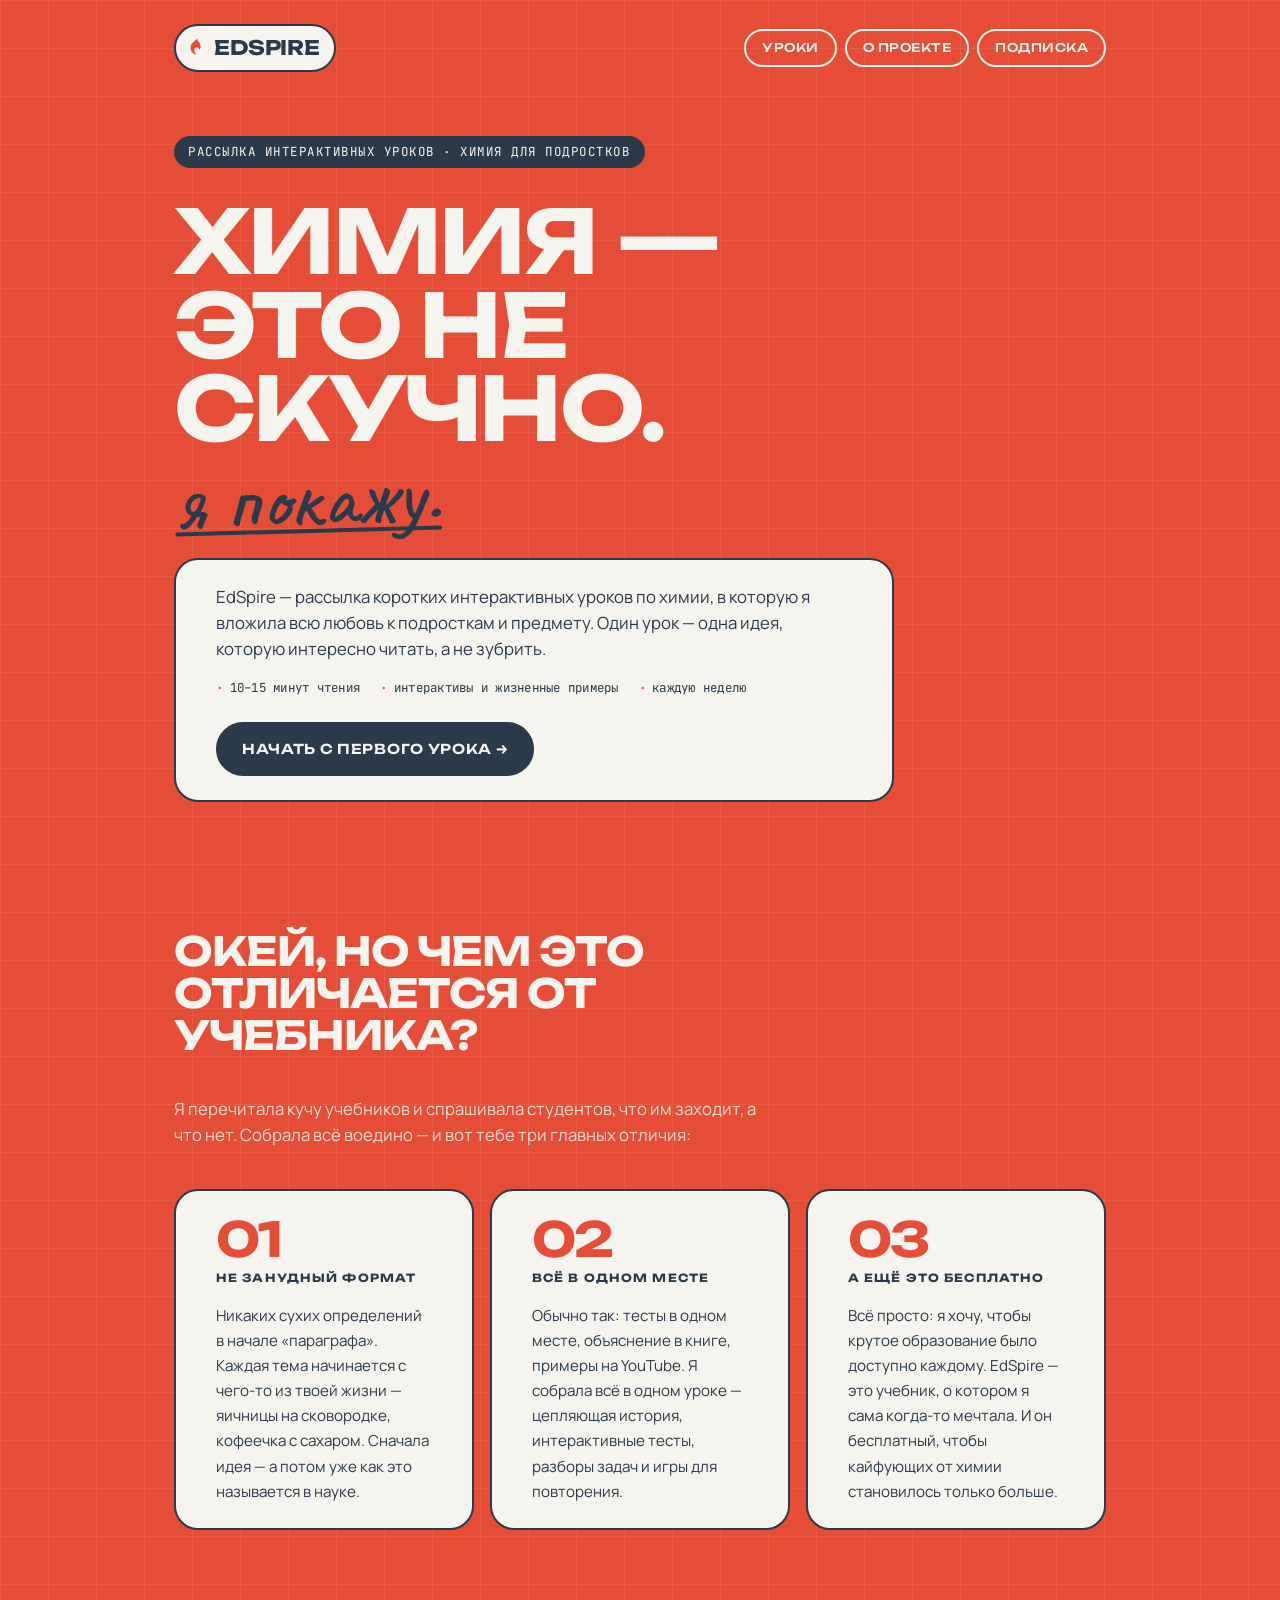
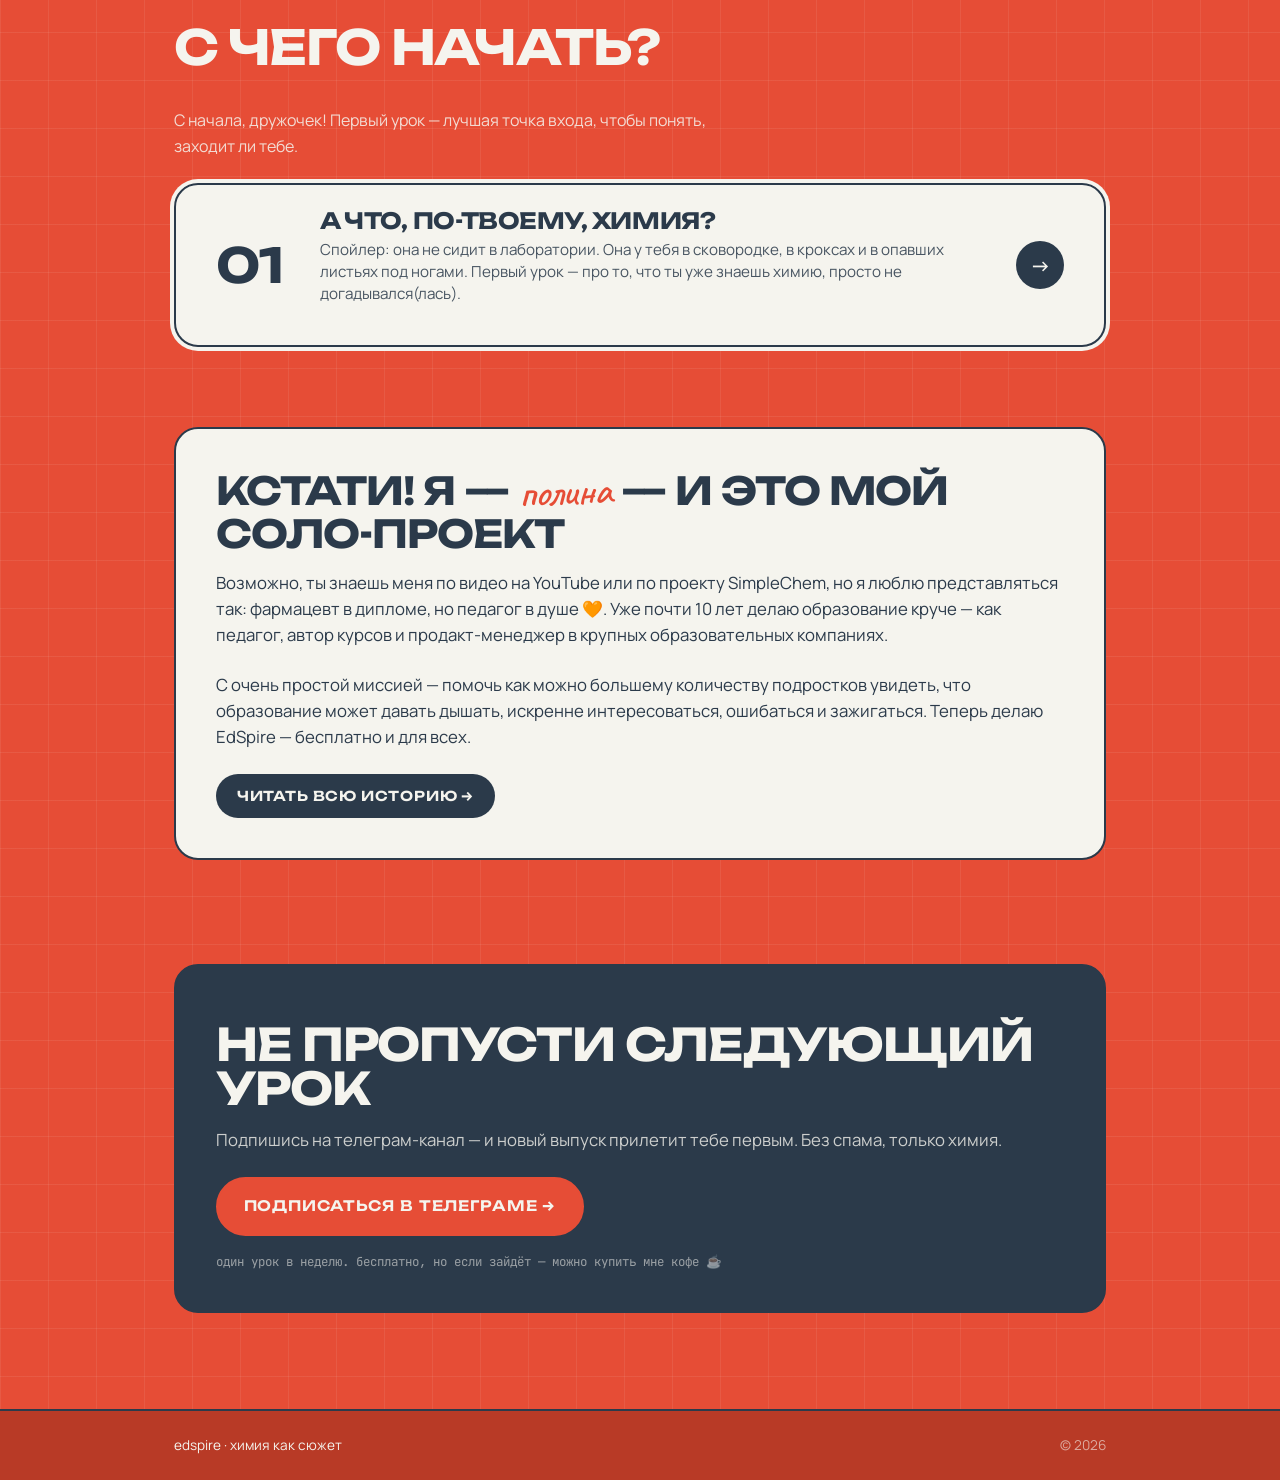
==== index.html @ 7f11f26e "сайт: главная, о проекте и первый готовый урок публичная витрина EdSpire. показываются только готовы" ====
<!DOCTYPE html>
<html lang="ru">
<head>
  <meta charset="UTF-8" />
  <meta name="viewport" content="width=device-width, initial-scale=1.0" />
  <title>EdSpire — химия, которую хочется читать</title>
  <meta name="description" content="Интерактивные уроки химии для подростков." />
  <link rel="preconnect" href="https://fonts.googleapis.com" />
  <link rel="preconnect" href="https://fonts.gstatic.com" crossorigin />
  <link href="https://fonts.googleapis.com/css2?family=Unbounded:wght@400;500;600;700&family=Manrope:wght@400;500;600;700&family=Caveat:wght@500;600;700&family=JetBrains+Mono:wght@400;500&display=swap" rel="stylesheet" />
  <link rel="stylesheet" href="assets/css/base.css" />
</head>
<body>
  <header class="site-header">
    <div class="wrap">
      <a class="logo" href="./">
        <span class="logo-pill">
          <span class="logo-flame" aria-hidden="true"></span>
          <span>edspire</span>
        </span>
      </a>
      <nav class="site-nav">
        <a href="lessons/">уроки</a>
        <a href="about/">о проекте</a>
        <a href="#subscribe">подписка</a>
      </nav>
    </div>
  </header>

  <main>

    <!-- ═══════════════════════════
         БЛОК 1 · ГЕРОЙ
         ═══════════════════════════ -->
    <section class="hero">
      <div class="wrap">
        <div class="hero-inner">
          <p class="eyebrow">рассылка интерактивных уроков · химия для подростков</p>
          <h1 class="hero-title">
            химия —<br/>это не скучно.<br/>
            <span class="accent">я покажу.</span>
          </h1>
          <div class="hero-card">
            <p class="hero-lead">
              EdSpire — рассылка коротких интерактивных уроков по химии, в которую я вложила
              всю любовь к подросткам и предмету. Один урок — одна идея, которую интересно
              читать, а не зубрить.
            </p>
            <div class="hero-meta">
              <span>10–15 минут чтения</span>
              <span>интерактивы и жизненные примеры</span>
              <span>каждую неделю</span>
            </div>
            <a class="hero-cta" href="lessons/01-what-is-chemistry/">начать с первого урока →</a>
          </div>
        </div>
      </div>
    </section>

    <!-- ═══════════════════════════
         БЛОК 2 · ЧЕМ ОТЛИЧАЕТСЯ
         ═══════════════════════════ -->
    <section class="why">
      <div class="wrap">
        <h2>окей, но чем это отличается от учебника?</h2>
        <p class="why-intro">Я перечитала кучу учебников и спрашивала студентов, что им заходит, а что нет. Собрала всё воедино — и вот тебе три главных отличия:</p>
        <div class="why-grid">
          <div class="why-item">
            <p class="why-item-num">01</p>
            <span class="why-item-label">не занудный формат</span>
            <p>Никаких сухих определений в начале «параграфа». Каждая тема начинается с чего-то из твоей жизни — яичницы на сковородке, кофеечка с сахаром. Сначала идея — а потом уже как это называется в науке.</p>
          </div>
          <div class="why-item">
            <p class="why-item-num">02</p>
            <span class="why-item-label">всё в одном месте</span>
            <p>Обычно так: тесты в одном месте, объяснение в книге, примеры на YouTube. Я собрала всё в одном уроке — цепляющая история, интерактивные тесты, разборы задач и игры для повторения.</p>
          </div>
          <div class="why-item">
            <p class="why-item-num">03</p>
            <span class="why-item-label">а ещё это бесплатно</span>
            <p>Всё просто: я хочу, чтобы крутое образование было доступно каждому. EdSpire — это учебник, о котором я сама когда-то мечтала. И он бесплатный, чтобы кайфующих от химии становилось только больше.</p>
          </div>
        </div>
      </div>
    </section>

    <!-- ═══════════════════════════
         БЛОК 3 · ПРЕВЬЮ УРОКОВ
         ═══════════════════════════ -->
    <section class="preview">
      <div class="wrap">
        <div class="section-head">
          <h2>с чего начать?</h2>
        </div>
        <p class="preview-intro">С начала, дружочек! Первый урок — лучшая точка входа, чтобы понять, заходит ли тебе.</p>
        <ol class="lesson-list">
          <li class="lesson-card lesson-card--featured">
            <a href="lessons/01-what-is-chemistry/">
              <div class="lesson-num">01</div>
              <div class="lesson-body">
                <h3>а что, по-твоему, химия?</h3>
                <p>Спойлер: она не сидит в лаборатории. Она у тебя в сковородке, в кроксах и в опавших листьях под ногами. Первый урок — про то, что ты уже знаешь химию, просто не догадывался(лась).</p>
              </div>
              <div class="lesson-arrow">→</div>
            </a>
          </li>
        </ol>
      </div>
    </section>

    <!-- ═══════════════════════════
         БЛОК 4 · КТО ПИШЕТ
         ═══════════════════════════ -->
    <section id="about" class="about">
      <div class="wrap">
        <a class="about-teaser" href="about/">
          <h2>кстати! я — <span class="accent">полина</span> — и это мой соло-проект</h2>
          <p class="about-teaser-lead">
            Возможно, ты знаешь меня по видео на YouTube или по проекту SimpleChem, но я люблю представляться так: фармацевт в дипломе, но педагог в душе 🧡. Уже почти 10 лет делаю образование круче — как педагог, автор курсов и продакт-менеджер в крупных образовательных компаниях.
          </p>
          <p class="about-teaser-lead">
            С очень простой миссией — помочь как можно большему количеству подростков увидеть, что образование может давать дышать, искренне интересоваться, ошибаться и зажигаться. Теперь делаю EdSpire — бесплатно и для всех.
          </p>
          <span class="about-teaser-cta">читать всю историю →</span>
        </a>
      </div>
    </section>

    <!-- ═══════════════════════════
         БЛОК 5 · ПОДПИСКА
         ═══════════════════════════ -->
    <section id="subscribe" class="subscribe">
      <div class="wrap">
        <div class="subscribe-box">
          <h2>не пропусти следующий урок</h2>
          <p class="subscribe-lead">
            Подпишись на телеграм-канал — и новый выпуск прилетит тебе первым.
            Без спама, только химия.
          </p>
          <a class="cta" href="https://t.me/ed_spire" target="_blank" rel="noopener">
            подписаться в телеграме →
          </a>
          <p class="subscribe-note">один урок в неделю. бесплатно, но если зайдёт — можно купить мне кофе ☕️</p>
        </div>
      </div>
    </section>

  </main>

  <footer class="site-footer">
    <div class="wrap">
      <p>edspire · химия как сюжет</p>
      <p class="muted">© 2026</p>
    </div>
  </footer>
</body>
</html>
---- assets/css/base.css ----
/* ========================================
   EdSpire — orange variant
   Вдохновлено Rafinad Band
   ======================================== */

:root {
  --bg: #E64D36;          /* основной коралловый — фон */
  --bg-deep: #B83A26;     /* затемнённый для footer */
  --grid: rgba(245, 244, 238, 0.08);
  --card: #F5F4EE;        /* кремовый — карточки, текст */
  --ink: #2B3A4A;         /* тёмно-синий — везде, где был чёрный */
  --ink-soft: rgba(43, 58, 74, 0.85);
  --paper: #F5F4EE;
  --on-bg: #F5F4EE;
  --on-bg-soft: rgba(245, 244, 238, 0.85);
  --on-bg-muted: rgba(245, 244, 238, 0.6);
  --line-light: rgba(245, 244, 238, 0.2);

  --blue: #155EA9;        /* глубокий синий — акценты */
  --tangerine: #EF8733;   /* мандарин — микро-детали */
  --mist: #ACD8DC;        /* пыльно-бирюзовый — мягкие блоки */

  --display: 'Unbounded', 'TT Norms', system-ui, sans-serif;
  --sans: 'Manrope', system-ui, sans-serif;
  --mono: 'JetBrains Mono', ui-monospace, monospace;
  --handwritten: 'Caveat', cursive;

  --space-1: 0.5rem;
  --space-2: 1rem;
  --space-3: 1.5rem;
  --space-4: 2.5rem;
  --space-5: 4rem;
  --space-6: 6rem;

  --radius: 24px;
  --radius-sm: 8px;
  --max-width: 980px;
}

* { box-sizing: border-box; }

html { -webkit-text-size-adjust: 100%; scroll-behavior: smooth; }

body {
  margin: 0;
  background: var(--bg);
  color: var(--on-bg);
  font-family: var(--sans);
  font-size: 17px;
  line-height: 1.55;
  -webkit-font-smoothing: antialiased;

  background-image:
    linear-gradient(var(--grid) 1px, transparent 1px),
    linear-gradient(90deg, var(--grid) 1px, transparent 1px);
  background-size: 48px 48px;
}

.wrap {
  max-width: var(--max-width);
  margin: 0 auto;
  padding: 0 var(--space-3);
}

/* ---------- HEADER ---------- */
.site-header {
  padding: var(--space-3) 0;
}
.site-header .wrap {
  display: flex;
  justify-content: space-between;
  align-items: center;
  gap: var(--space-3);
}
.logo {
  display: inline-flex;
  align-items: center;
  gap: 0.5rem;
  text-decoration: none;
  color: var(--on-bg);
  font-family: var(--display);
  font-weight: 700;
  font-size: 1.25rem;
  letter-spacing: -0.02em;
  text-transform: uppercase;
}
.logo-pill {
  background: var(--card);
  color: var(--ink);
  border-radius: 999px;
  padding: 0.4rem 0.9rem 0.4rem 0.6rem;
  display: inline-flex;
  align-items: center;
  gap: 0.4rem;
  border: 2px solid var(--ink);
}
.logo-flame {
  width: 22px; height: 22px;
  display: inline-block;
  background: var(--bg);
  -webkit-mask: url("data:image/svg+xml;utf8,<svg xmlns='http://www.w3.org/2000/svg' viewBox='0 0 24 24'><path fill='black' d='M12 2c1 3 4 5 4 9 0 1.5-.7 2.5-2 3 0-2-1-3-2-3-1.5 0-3 1-3 3 0 2 1 4 3 5-4 0-7-3-7-7 0-5 4-7 7-10z'/></svg>") center/contain no-repeat;
          mask: url("data:image/svg+xml;utf8,<svg xmlns='http://www.w3.org/2000/svg' viewBox='0 0 24 24'><path fill='black' d='M12 2c1 3 4 5 4 9 0 1.5-.7 2.5-2 3 0-2-1-3-2-3-1.5 0-3 1-3 3 0 2 1 4 3 5-4 0-7-3-7-7 0-5 4-7 7-10z'/></svg>") center/contain no-repeat;
}
.site-nav {
  display: flex;
  gap: 0.5rem;
  font-family: var(--display);
  font-size: 0.75rem;
  font-weight: 500;
  text-transform: uppercase;
  letter-spacing: 0.04em;
}
.site-nav a {
  color: var(--on-bg);
  text-decoration: none;
  padding: 0.5rem 1rem;
  border-radius: 999px;
  border: 2px solid var(--on-bg);
  transition: all 0.2s;
}
.site-nav a:hover, .site-nav a.is-active {
  background: var(--blue);
  color: var(--card);
  border-color: var(--blue);
}

/* ---------- TICKER LENTA ---------- */
.ticker {
  background: var(--ink);
  color: var(--on-bg);
  padding: 0.8rem 0;
  overflow: hidden;
  border-top: 2px solid var(--ink);
  border-bottom: 2px solid var(--ink);
  margin: var(--space-2) 0;
}
.ticker-track {
  display: flex;
  gap: 2.5rem;
  white-space: nowrap;
  animation: ticker-scroll 30s linear infinite;
  font-family: var(--display);
  font-weight: 700;
  font-size: 1.1rem;
  text-transform: uppercase;
  letter-spacing: 0.02em;
}
.ticker-track span { display: inline-flex; align-items: center; gap: 2.5rem; }
.ticker-track span::after {
  content: "★";
  color: var(--tangerine);
  font-size: 1.4rem;
}
@keyframes ticker-scroll {
  from { transform: translateX(0); }
  to   { transform: translateX(-50%); }
}

/* ---------- HERO ---------- */
.hero {
  padding: var(--space-4) var(--space-3) var(--space-5);
  position: relative;
}
.hero-inner {
  position: relative;
  z-index: 1;
  max-width: 880px;
}

.eyebrow {
  font-family: var(--mono);
  font-size: 0.78rem;
  text-transform: uppercase;
  letter-spacing: 0.12em;
  color: var(--on-bg);
  margin: 0 0 var(--space-2);
  display: inline-block;
  background: var(--ink);
  padding: 0.4rem 0.9rem;
  border-radius: 999px;
}

.hero-title {
  font-family: var(--display);
  font-weight: 700;
  font-size: clamp(2.5rem, 8vw, 5.5rem);
  line-height: 0.95;
  letter-spacing: -0.03em;
  margin: var(--space-2) 0 var(--space-3);
  text-transform: uppercase;
  color: var(--on-bg);
}
.hero-title .accent {
  font-family: var(--handwritten);
  text-transform: lowercase;
  font-weight: 500;
  font-size: 0.95em;
  color: var(--ink);
  display: inline-block;
  transform: rotate(-2deg);
  letter-spacing: 0;
}

/* нарисованный «штрих» под акцентом */
.hero-title .accent::after {
  content: '';
  display: block;
  height: 4px;
  background: var(--ink);
  margin-top: -8px;
  border-radius: 4px;
  transform: rotate(0.5deg);
}

.hero-card {
  background: var(--card);
  color: var(--ink);
  border-radius: var(--radius);
  padding: var(--space-3) var(--space-4);
  margin-top: var(--space-3);
  max-width: 720px;
  border: 2px solid var(--ink);
  position: relative;
}
.hero-card-content { padding-top: 0; }
.hero-lead {
  font-size: 1.05rem;
  line-height: 1.55;
  color: var(--ink);
  margin: 0 0 var(--space-2);
}
.hero-meta {
  font-family: var(--mono);
  font-size: 0.78rem;
  color: var(--ink);
  letter-spacing: 0.02em;
  display: flex;
  flex-wrap: wrap;
  gap: 0.5rem 1.25rem;
}
.hero-meta span::before { content: '·'; color: var(--bg); margin-right: 0.4rem; font-weight: 700; }

/* ---------- SECTIONS ---------- */
section { scroll-margin-top: var(--space-3); }

.section-head {
  display: flex;
  justify-content: space-between;
  align-items: baseline;
  margin-bottom: var(--space-3);
  flex-wrap: wrap;
  gap: var(--space-2);
}
.section-head h2 {
  font-family: var(--display);
  font-weight: 700;
  font-size: clamp(2rem, 5vw, 3rem);
  letter-spacing: -0.025em;
  margin: 0;
  text-transform: uppercase;
  color: var(--on-bg);
}
.section-meta {
  font-family: var(--handwritten);
  font-size: 1.6rem;
  color: var(--on-bg);
  margin: 0;
  transform: rotate(-3deg);
}

/* ---------- LESSONS LIST ---------- */
.lessons { padding: var(--space-4) var(--space-3); }
.lesson-list {
  list-style: none;
  margin: 0;
  padding: 0;
  display: grid;
  gap: var(--space-2);
}
.lesson-card {
  background: var(--card);
  color: var(--ink);
  border-radius: var(--radius);
  overflow: hidden;
  border: 2px solid var(--ink);
  transition: transform 0.2s;
}
.lesson-card:hover { transform: translateY(-2px) rotate(-0.3deg); }

.lesson-card a,
.lesson-card .lesson-card-content {
  display: grid;
  grid-template-columns: 80px 1fr auto;
  gap: var(--space-3);
  padding: var(--space-3) var(--space-4);
  text-decoration: none;
  color: inherit;
  align-items: center;
}
.lesson-card a:hover .lesson-arrow {
  transform: translateX(6px);
  background: var(--blue);
  color: var(--card);
}
.lesson-card--soon {
  background: transparent;
  border: 2px dashed var(--on-bg);
  color: var(--on-bg);
}
.lesson-card--soon:hover { transform: none; }
.lesson-card--soon .lesson-card-content { color: var(--on-bg); }

.lesson-num {
  font-family: var(--display);
  font-weight: 700;
  font-size: 3rem;
  line-height: 1;
  letter-spacing: -0.03em;
  color: var(--ink);
}
.lesson-card--soon .lesson-num { color: var(--on-bg-muted); }

.lesson-card-topic {
  font-family: var(--mono);
  font-size: 0.72rem;
  letter-spacing: 0.02em;
  color: rgba(43, 58, 74, 0.4);
  margin: 0.5rem 0 0;
}

.lesson-body h3 {
  font-family: var(--display);
  font-weight: 700;
  font-size: 1.4rem;
  letter-spacing: -0.02em;
  margin: 0 0 0.4rem;
  text-transform: uppercase;
  line-height: 1.05;
}
.lesson-body p {
  margin: 0 0 var(--space-2);
  font-size: 0.95rem;
  line-height: 1.45;
  opacity: 0.85;
}
.lesson-tags {
  display: flex;
  gap: 0.4rem;
  flex-wrap: wrap;
}
.tag {
  font-family: var(--mono);
  font-size: 0.7rem;
  text-transform: uppercase;
  letter-spacing: 0.08em;
  background: var(--ink);
  color: var(--card);
  padding: 0.25rem 0.6rem;
  border-radius: 999px;
}
.tag-hot {
  background: var(--blue);
  color: var(--card);
}
.tag--topic {
  background: var(--blue);
  color: var(--card);
}
.tag--soft {
  background: transparent;
  color: rgba(43, 58, 74, 0.6);
  border: 1.5px solid rgba(43, 58, 74, 0.22);
}
.lesson-card--soon .tag {
  background: transparent;
  color: var(--on-bg);
  border: 1px solid var(--on-bg);
}

.lesson-arrow {
  width: 48px; height: 48px;
  border-radius: 50%;
  background: var(--ink);
  color: var(--on-bg);
  display: flex;
  align-items: center;
  justify-content: center;
  font-size: 1.3rem;
  font-weight: 600;
  transition: transform 0.2s, background 0.2s;
  flex-shrink: 0;
}

/* ---------- ABOUT TEASER ---------- */
.about { padding: var(--space-5) var(--space-3); }
.about-teaser {
  display: block;
  background: var(--card);
  color: var(--ink);
  border-radius: var(--radius);
  padding: var(--space-4);
  text-decoration: none;
  transition: transform 0.2s;
  border: 2px solid var(--ink);
}
.about-teaser:hover { transform: translateY(-2px); }
.about-teaser .eyebrow {
  background: var(--bg);
  color: var(--on-bg);
  margin-bottom: var(--space-2);
}
.about-teaser h2 {
  font-family: var(--display);
  font-weight: 700;
  font-size: clamp(1.8rem, 4vw, 2.4rem);
  letter-spacing: -0.025em;
  text-transform: uppercase;
  margin: 0 0 var(--space-2);
  line-height: 1.05;
  color: var(--ink);
}
.about-teaser h2 .accent {
  font-family: var(--handwritten);
  font-weight: 500;
  text-transform: lowercase;
  color: var(--bg);
  font-size: 1.1em;
  display: inline-block;
  transform: rotate(-2deg);
}
.about-teaser-lead {
  font-size: 1.05rem;
  line-height: 1.55;
  color: var(--ink);
  margin: 0 0 var(--space-3);
}
.about-teaser-cta {
  font-family: var(--display);
  font-weight: 600;
  font-size: 0.85rem;
  text-transform: uppercase;
  letter-spacing: 0.06em;
  color: var(--card);
  background: var(--ink);
  padding: 0.7rem 1.3rem;
  border-radius: 999px;
  display: inline-block;
  transition: transform 0.15s, background 0.15s;
}
.about-teaser:hover .about-teaser-cta { transform: translateX(4px); background: var(--blue); }

/* ---------- SUBSCRIBE ---------- */
.subscribe { padding: var(--space-4) var(--space-3) var(--space-6); }
.subscribe-box {
  background: var(--ink);
  color: var(--card);
  padding: var(--space-4);
  border-radius: var(--radius);
  position: relative;
  border: 2px solid var(--ink);
}
.subscribe-box .eyebrow { background: var(--bg); color: var(--card); }
.subscribe-box h2 {
  font-family: var(--display);
  font-weight: 700;
  font-size: clamp(1.8rem, 4vw, 2.8rem);
  margin: var(--space-2) 0 var(--space-2);
  letter-spacing: -0.025em;
  text-transform: uppercase;
  line-height: 1;
  color: var(--card);
}
.subscribe-lead {
  color: rgba(245, 244, 238, 0.8);
  margin: 0 0 var(--space-3);
  font-size: 1.05rem;
}
.cta {
  display: inline-flex;
  align-items: center;
  gap: 0.6rem;
  background: var(--bg);
  color: var(--card);
  padding: 1rem 1.6rem;
  text-decoration: none;
  border-radius: 999px;
  font-family: var(--display);
  font-weight: 600;
  font-size: 0.9rem;
  text-transform: uppercase;
  letter-spacing: 0.06em;
  transition: transform 0.15s, background 0.15s;
  border: 2px solid var(--bg);
}
.cta:hover { background: var(--blue); color: var(--card); border-color: var(--blue); transform: translateY(-2px); }
.subscribe-note {
  font-family: var(--mono);
  font-size: 0.78rem;
  color: rgba(245, 244, 238, 0.55);
  margin: var(--space-2) 0 0;
}

/* ---------- FOOTER ---------- */
.site-footer {
  border-top: 2px solid var(--ink);
  background: var(--bg-deep);
  padding: var(--space-3) 0;
  font-size: 0.85rem;
  color: var(--on-bg);
}
.site-footer .wrap {
  display: flex;
  justify-content: space-between;
  align-items: center;
  flex-wrap: wrap;
  gap: var(--space-1);
}
.site-footer p { margin: 0; }
.site-footer .muted { color: var(--on-bg-muted); }

/* ---------- MOBILE ---------- */
@media (max-width: 720px) {
  .lesson-card a,
  .lesson-card .lesson-card-content {
    grid-template-columns: 60px 1fr;
    padding: var(--space-3);
  }
  .lesson-arrow { display: none; }
  .lesson-num { font-size: 2.2rem; }
  .section-head h2 { font-size: 1.8rem; }
  .ticker-track { font-size: 0.9rem; gap: 1.5rem; }
}

@media (max-width: 540px) {
  .hero-card { padding: var(--space-3); }
  .wrap { padding: 0 var(--space-2); }

  /* Eyebrow: при переносе строки pill разваливается → делаем прямоугольник */
  .eyebrow {
    border-radius: 14px;
    line-height: 1.55;
  }

  /* ---- Хедер: лого на первой строке, все три чипа — на второй ---- */
  .site-header .wrap {
    flex-wrap: wrap;
    gap: var(--space-1);
  }
  .site-nav {
    width: 100%;
    gap: 0.4rem;
    flex-wrap: wrap;         /* чипы переносятся если не влезают */
  }
  .site-nav a {
    padding: 0.35rem 0.7rem;
    font-size: 0.7rem;
    white-space: nowrap;     /* текст внутри чипа не переносится */
  }

  /* ---- Карточки уроков: вертикальная раскладка ---- */
  /* Цифра становится маленькой меткой, заголовок получает всю ширину */
  .lesson-card a,
  .lesson-card .lesson-card-content {
    grid-template-columns: 1fr;
    padding: var(--space-2) var(--space-3);
    gap: 0.3rem;
  }
  .lesson-num {
    font-family: var(--mono);
    font-size: 0.72rem;
    font-weight: 600;
    letter-spacing: 0.06em;
    color: rgba(43, 58, 74, 0.45);
    line-height: 1;
  }
  .lesson-card--soon .lesson-num { color: var(--on-bg-muted); }
  .lesson-body h3 {
    font-size: 1.15rem;
    overflow-wrap: break-word;
  }
  .lesson-body p { font-size: 0.9rem; }
}

/* ========================================
   HERO CTAs
   ======================================== */
.hero-ctas {
  display: flex;
  gap: var(--space-2);
  flex-wrap: wrap;
  margin-top: var(--space-3);
}
.hero-cta {
  display: inline-flex;
  align-items: center;
  background: var(--ink);
  color: var(--card);
  padding: 0.9rem 1.5rem;
  border-radius: 999px;
  font-family: var(--display);
  font-weight: 600;
  font-size: 0.85rem;
  text-transform: uppercase;
  letter-spacing: 0.05em;
  text-decoration: none;
  border: 2px solid var(--ink);
  transition: background 0.15s, border-color 0.15s;
  margin-top: var(--space-3);
}
.hero-cta:hover { background: var(--blue); border-color: var(--blue); }

.hero-cta-secondary {
  display: inline-flex;
  align-items: center;
  background: transparent;
  color: var(--on-bg);
  padding: 0.9rem 1.5rem;
  border-radius: 999px;
  font-family: var(--display);
  font-weight: 600;
  font-size: 0.85rem;
  text-transform: uppercase;
  letter-spacing: 0.05em;
  text-decoration: none;
  border: 2px solid var(--on-bg);
  transition: background 0.15s, color 0.15s, border-color 0.15s;
}
.hero-cta-secondary:hover {
  background: var(--blue);
  color: var(--card);
  border-color: var(--blue);
}

/* ========================================
   WHY SECTION
   ======================================== */
.why { padding: var(--space-5) var(--space-3) var(--space-4); }
.why h2 {
  font-family: var(--display);
  font-weight: 700;
  font-size: clamp(1.8rem, 4vw, 2.5rem);
  letter-spacing: -0.025em;
  text-transform: uppercase;
  color: var(--on-bg);
  margin: 0 0 var(--space-4);
  max-width: 680px;
  line-height: 1.05;
}
.why-grid {
  display: grid;
  grid-template-columns: repeat(3, 1fr);
  gap: var(--space-2);
}
.why-item {
  background: var(--card);
  color: var(--ink);
  border-radius: var(--radius);
  padding: var(--space-3) var(--space-4);
  border: 2px solid var(--ink);
}
.why-intro {
  font-size: 1.05rem;
  line-height: 1.6;
  color: var(--on-bg-soft);
  margin: 0 0 var(--space-4);
  max-width: 600px;
}
p.why-item-num {
  font-family: var(--display);
  font-weight: 700;
  font-size: 3rem;
  line-height: 1;
  letter-spacing: -0.04em;
  color: var(--bg);
  margin: 0 0 0.4rem;
}
.why-item-label {
  display: block;
  font-family: var(--display);
  font-weight: 700;
  font-size: 0.7rem;
  text-transform: uppercase;
  letter-spacing: 0.1em;
  color: var(--ink);
  margin: 0 0 var(--space-2);
}
.why-item p:not(.why-item-num) {
  margin: 0;
  font-size: 0.95rem;
  line-height: 1.65;
  color: var(--ink);
}
.why-result {
  background: transparent;
  border: none;
  color: var(--ink);
  font-family: var(--handwritten);
  font-size: 1.7rem;
  font-weight: 500;
  line-height: 1.4;
  letter-spacing: 0;
  padding: var(--space-3) 0;
  margin-top: var(--space-3);
  display: inline-block;
  transform: rotate(-1deg);
}

/* ========================================
   PREVIEW SECTION (3 карточки)
   ======================================== */
.preview { padding: var(--space-4) var(--space-3) var(--space-2); }
.preview-intro {
  font-size: 1rem;
  line-height: 1.6;
  color: var(--on-bg-soft);
  margin: 0 0 var(--space-3);
  max-width: 560px;
}
.lesson-card--featured { box-shadow: 0 0 0 4px var(--card); }
.preview-all {
  font-family: var(--handwritten);
  font-size: 1.5rem;
  color: var(--on-bg);
  text-decoration: none;
  display: block;
  text-align: center;
  margin-top: var(--space-3);
  transition: opacity 0.15s;
}
.preview-all:hover { opacity: 0.6; }

/* ========================================
   ABOUT BLOCK (статичная, не ссылка)
   ======================================== */
.about-block {
  background: var(--card);
  color: var(--ink);
  border-radius: var(--radius);
  padding: var(--space-4);
  border: 2px solid var(--ink);
  max-width: 720px;
}
.about-block h2 {
  font-family: var(--display);
  font-weight: 700;
  font-size: clamp(1.8rem, 4vw, 2.4rem);
  letter-spacing: -0.025em;
  text-transform: uppercase;
  margin: 0 0 var(--space-3);
  line-height: 1.05;
  color: var(--ink);
}
.about-block-text {
  font-size: 1rem;
  line-height: 1.65;
  color: var(--ink);
  margin: 0 0 var(--space-2);
}

@media (max-width: 720px) {
  .why-grid { grid-template-columns: 1fr; }
}

@media (max-width: 540px) {
  .hero-ctas { flex-direction: column; }
  .hero-cta, .hero-cta-secondary { justify-content: center; }
  .why-item { padding: var(--space-3); }
  .why-item-num { font-size: 2.2rem; }
}
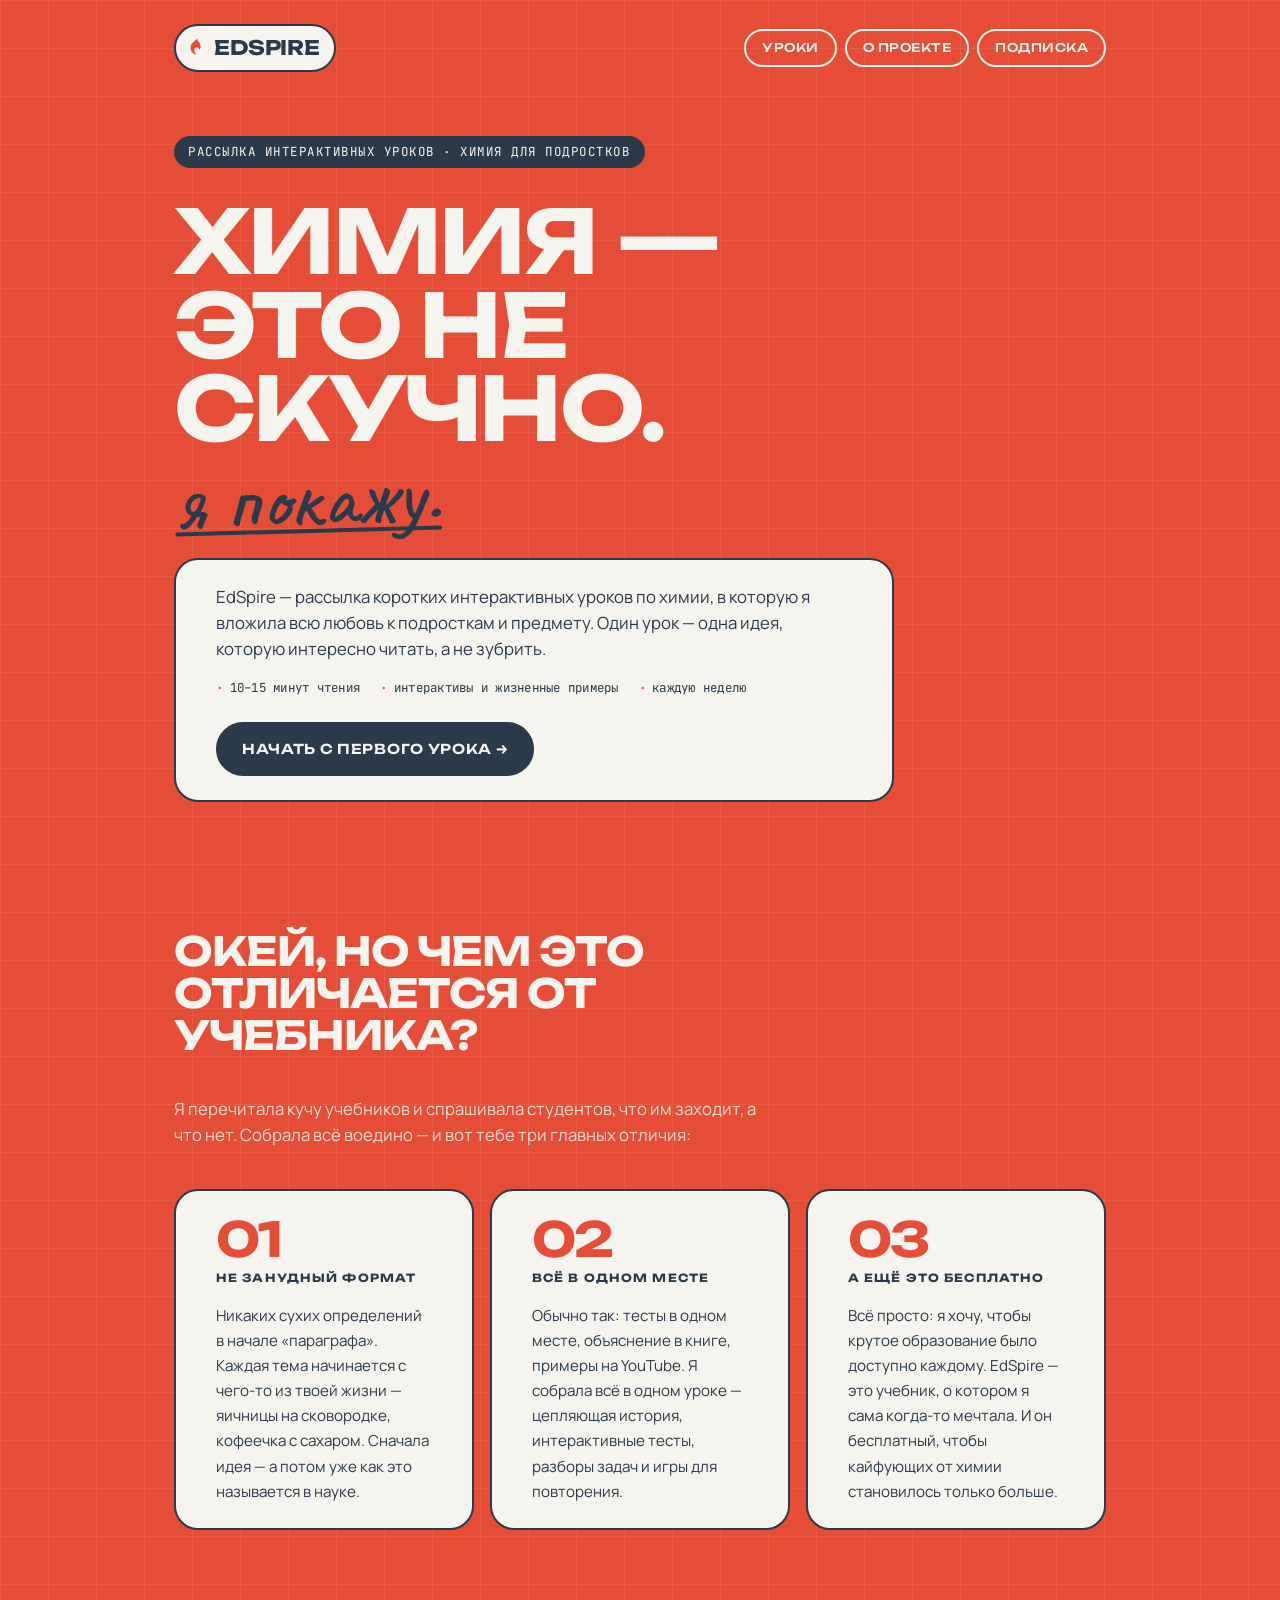
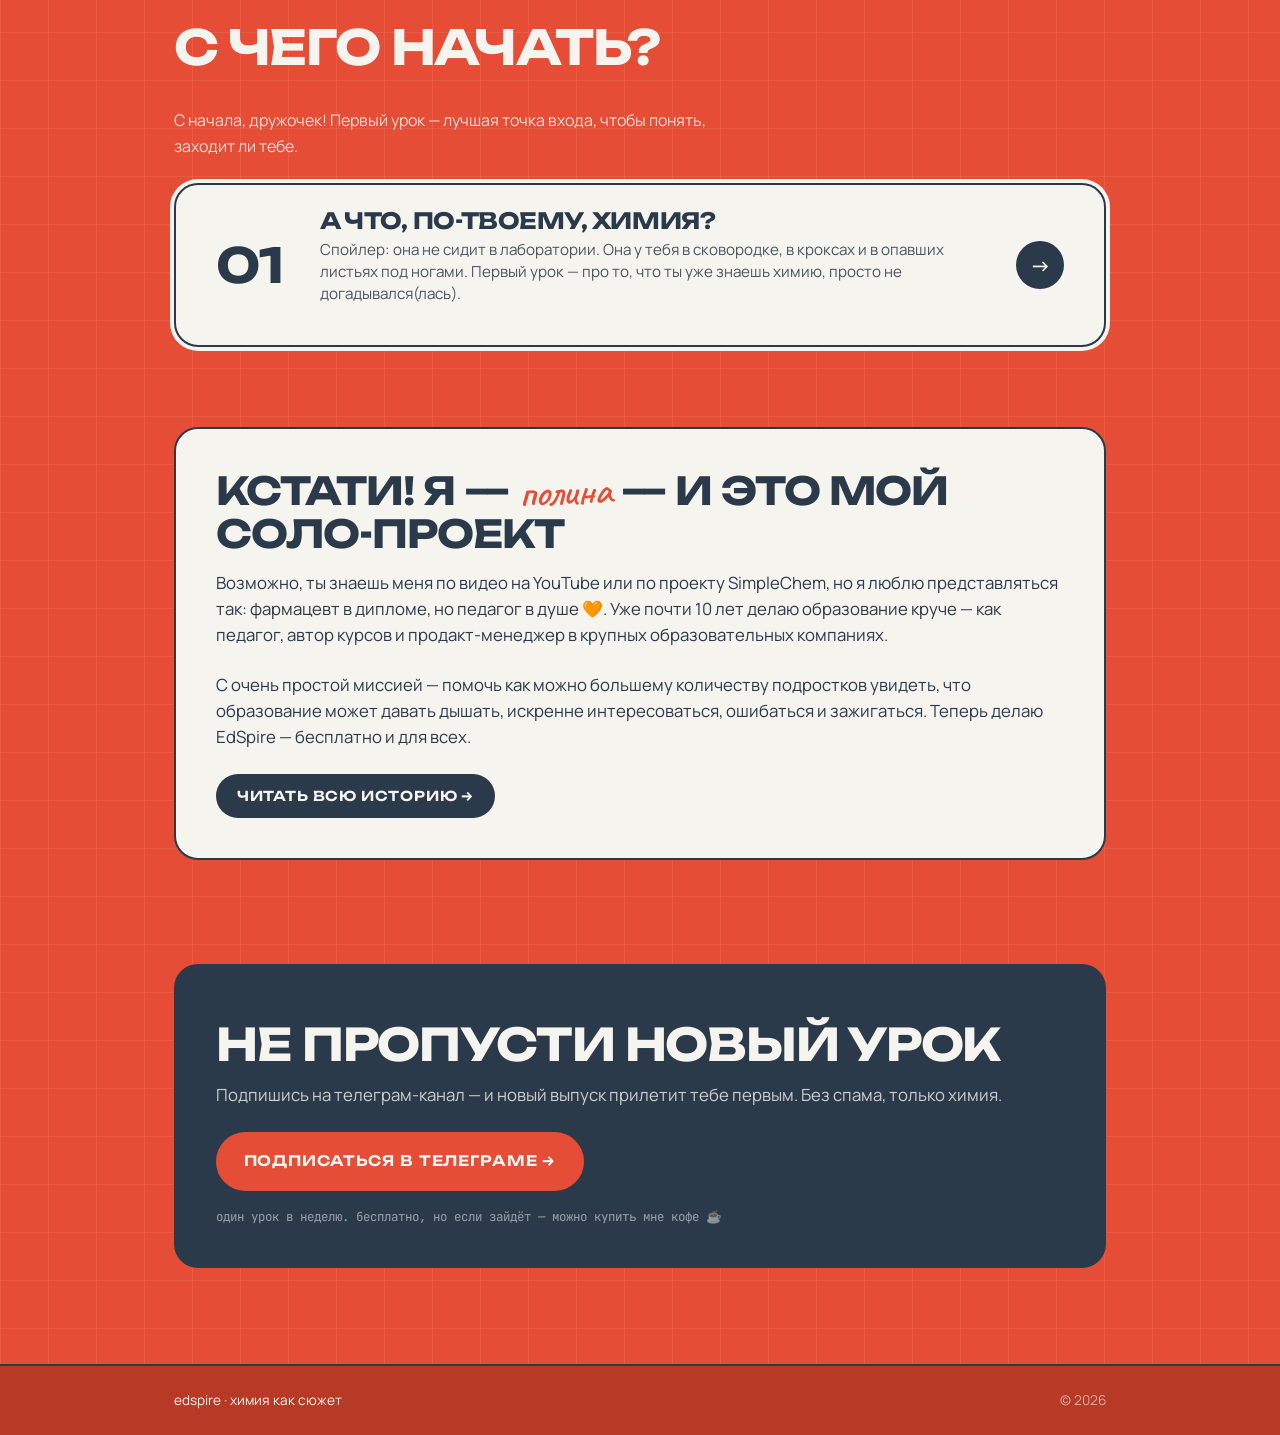
==== commit 44c1a997: "мобилка: заголовок подписки в 2 строки + короткий текст кнопки на /about/" ====
--- a/index.html
+++ b/index.html
@@ -51,7 +51,10 @@
               <span>интерактивы и жизненные примеры</span>
               <span>каждую неделю</span>
             </div>
-            <a class="hero-cta" href="lessons/01-what-is-chemistry/">начать с первого урока →</a>
+            <a class="hero-cta" href="lessons/01-what-is-chemistry/">
+              <span class="txt-long">начать с первого урока →</span>
+              <span class="txt-short">первый урок →</span>
+            </a>
           </div>
         </div>
       </div>
@@ -121,7 +124,10 @@
           <p class="about-teaser-lead">
             С очень простой миссией — помочь как можно большему количеству подростков увидеть, что образование может давать дышать, искренне интересоваться, ошибаться и зажигаться. Теперь делаю EdSpire — бесплатно и для всех.
           </p>
-          <span class="about-teaser-cta">читать всю историю →</span>
+          <span class="about-teaser-cta">
+            <span class="txt-long">читать всю историю →</span>
+            <span class="txt-short">вся история →</span>
+          </span>
         </a>
       </div>
     </section>
@@ -132,13 +138,14 @@
     <section id="subscribe" class="subscribe">
       <div class="wrap">
         <div class="subscribe-box">
-          <h2>не пропусти следующий урок</h2>
+          <h2>не пропусти новый урок</h2>
           <p class="subscribe-lead">
             Подпишись на телеграм-канал — и новый выпуск прилетит тебе первым.
             Без спама, только химия.
           </p>
           <a class="cta" href="https://t.me/ed_spire" target="_blank" rel="noopener">
-            подписаться в телеграме →
+            <span class="txt-long">подписаться в телеграме →</span>
+            <span class="txt-short">подписаться →</span>
           </a>
           <p class="subscribe-note">один урок в неделю. бесплатно, но если зайдёт — можно купить мне кофе ☕️</p>
         </div>
--- a/assets/css/base.css
+++ b/assets/css/base.css
@@ -54,6 +54,15 @@
     linear-gradient(var(--grid) 1px, transparent 1px),
     linear-gradient(90deg, var(--grid) 1px, transparent 1px);
   background-size: 48px 48px;
+
+  /* sticky footer: страница всегда не ниже экрана, футер прижат к низу */
+  min-height: 100vh;
+  display: flex;
+  flex-direction: column;
+}
+
+main {
+  flex: 1 0 auto;
 }
 
 .wrap {
@@ -533,6 +542,9 @@
 
 @media (max-width: 540px) {
   .hero-card { padding: var(--space-3); }
+  .subscribe-box,
+  .about-teaser { padding: var(--space-3); }
+  .subscribe-box h2 { font-size: 1.55rem; line-height: 1.1; }
   .wrap { padding: 0 var(--space-2); }
 
   /* Eyebrow: при переносе строки pill разваливается → делаем прямоугольник */
@@ -767,3 +779,24 @@
   .why-item { padding: var(--space-3); }
   .why-item-num { font-size: 2.2rem; }
 }
+
+/* ========================================
+   КНОПКИ НА МОБИЛКЕ
+   На узких экранах длинный текст в pill-кнопках переносился на две строки —
+   кнопка становилась слишком высокой и выглядела «толстой». На мобилке
+   показываем короткий вариант текста и делаем кнопки во всю ширину.
+   ======================================== */
+.txt-short { display: none; }
+
+@media (max-width: 540px) {
+  .txt-long { display: none; }
+  .txt-short { display: inline; }
+
+  .hero-cta,
+  .cta {
+    width: 100%;
+    justify-content: center;
+    text-align: center;
+    padding: 0.75rem 1.2rem;
+  }
+}
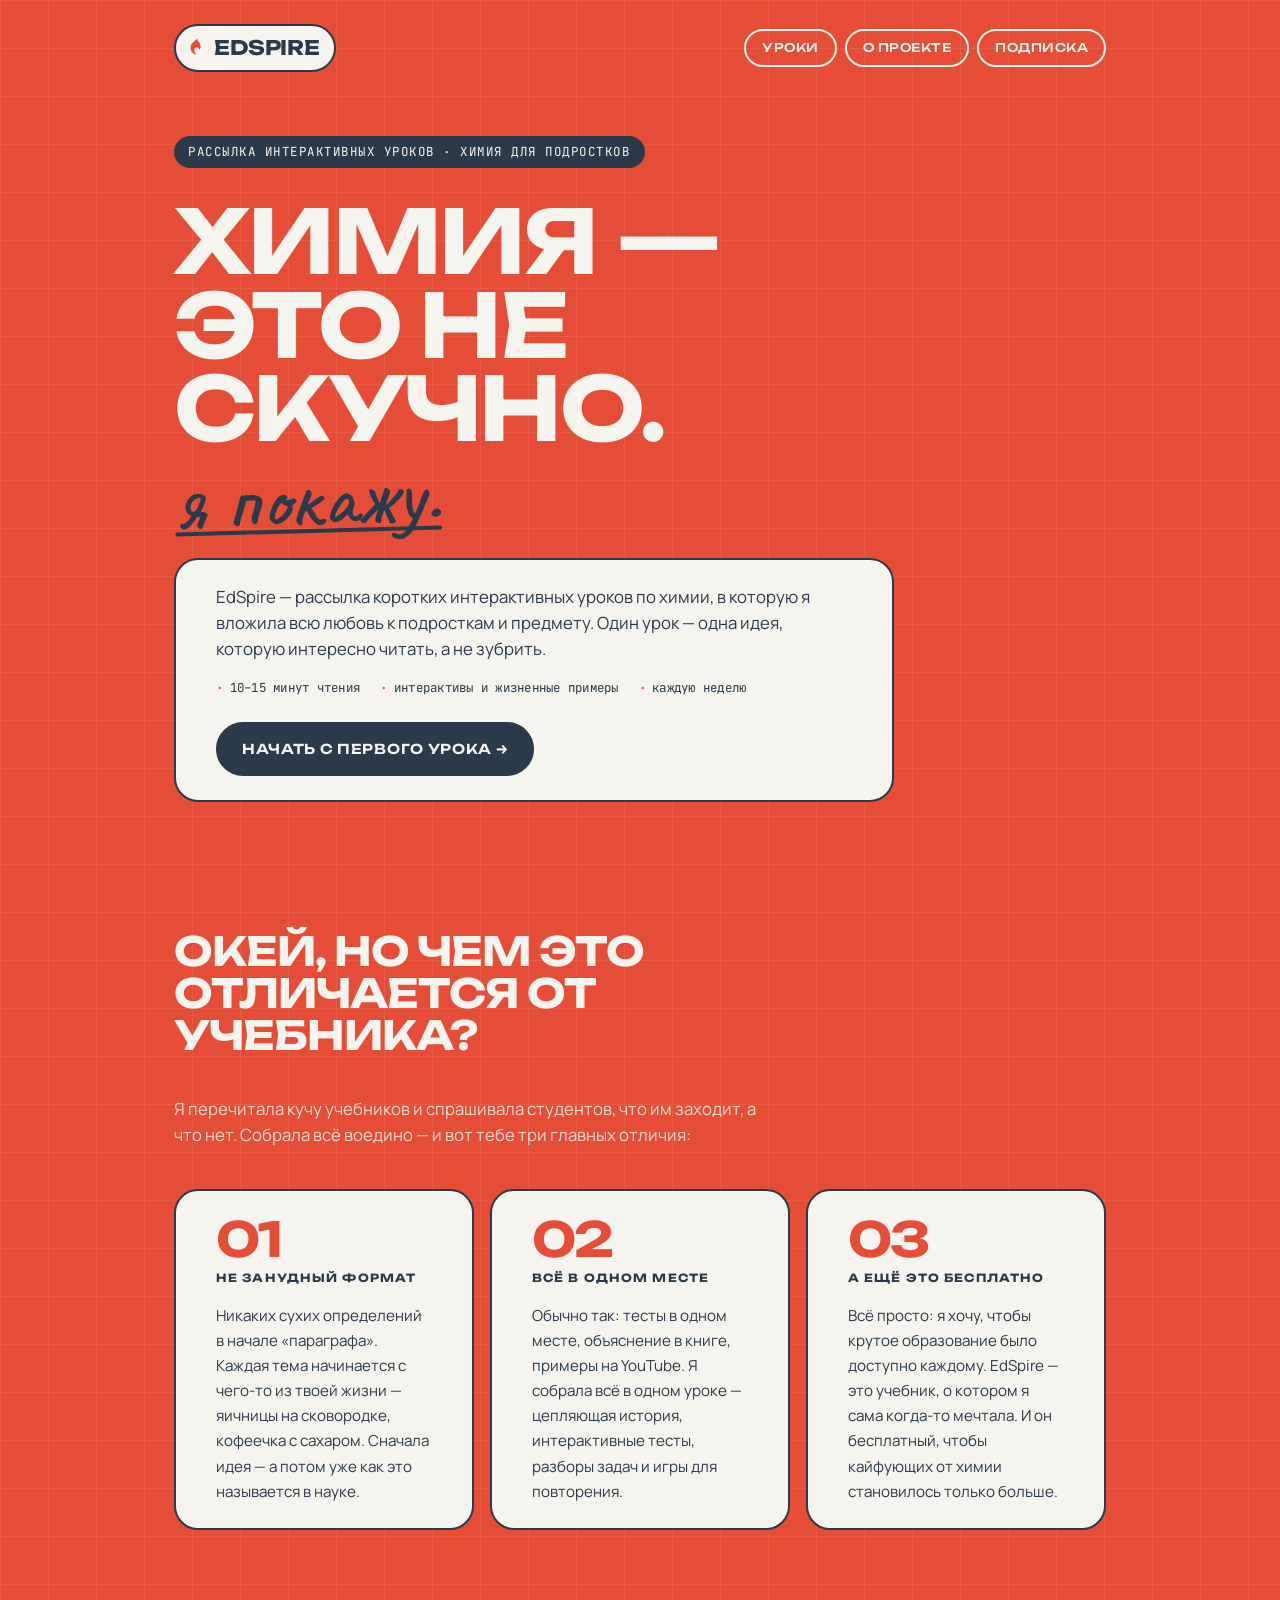
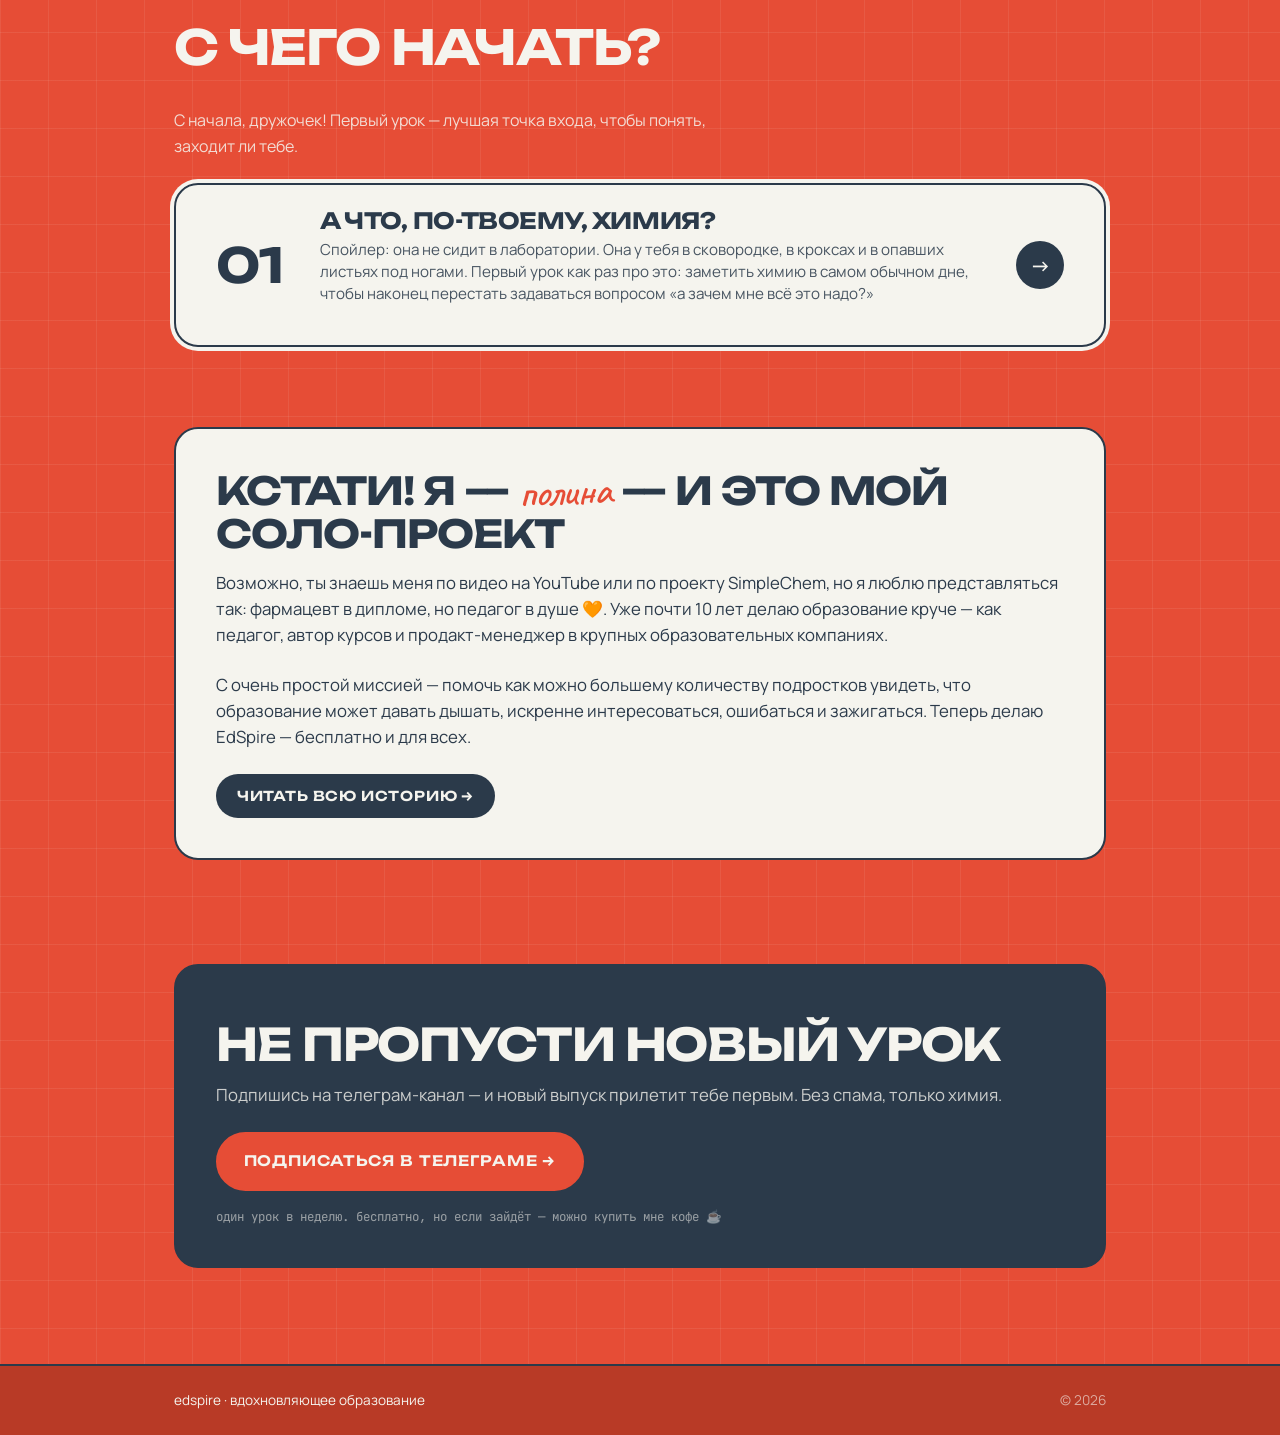
==== commit 056c9e08: "обновил текст карточки первого урока и подвал на всех страницах" ====
--- a/index.html
+++ b/index.html
@@ -3,8 +3,40 @@
 <head>
   <meta charset="UTF-8" />
   <meta name="viewport" content="width=device-width, initial-scale=1.0" />
+  <meta name="yandex-verification" content="c9bf6849b7c37df4" />
   <title>EdSpire — химия, которую хочется читать</title>
-  <meta name="description" content="Интерактивные уроки химии для подростков." />
+  <meta name="description" content="Бесплатная рассылка коротких интерактивных уроков по химии для подростков. Один урок — одна идея, которую интересно читать, а не зубрить." />
+  <link rel="canonical" href="https://edspire.by/" />
+  <link rel="icon" href="/favicon.svg" type="image/svg+xml" />
+
+  <!-- Open Graph / соцсети -->
+  <meta property="og:type" content="website" />
+  <meta property="og:site_name" content="EdSpire" />
+  <meta property="og:locale" content="ru_RU" />
+  <meta property="og:url" content="https://edspire.by/" />
+  <meta property="og:title" content="EdSpire — химия, которую хочется читать" />
+  <meta property="og:description" content="Бесплатная рассылка коротких интерактивных уроков по химии для подростков. Один урок — одна идея, которую интересно читать, а не зубрить." />
+  <meta property="og:image" content="https://edspire.by/assets/images/og-cover.jpg" />
+  <meta property="og:image:width" content="1200" />
+  <meta property="og:image:height" content="630" />
+  <meta name="twitter:card" content="summary_large_image" />
+  <meta name="twitter:title" content="EdSpire — химия, которую хочется читать" />
+  <meta name="twitter:description" content="Бесплатная рассылка коротких интерактивных уроков по химии для подростков." />
+  <meta name="twitter:image" content="https://edspire.by/assets/images/og-cover.jpg" />
+
+  <script type="application/ld+json">
+  {
+    "@context": "https://schema.org",
+    "@type": "EducationalOrganization",
+    "name": "EdSpire",
+    "url": "https://edspire.by/",
+    "logo": "https://edspire.by/favicon.svg",
+    "description": "Бесплатная рассылка коротких интерактивных уроков по химии для подростков.",
+    "inLanguage": "ru",
+    "founder": { "@type": "Person", "name": "Полина Муштукова" }
+  }
+  </script>
+
   <link rel="preconnect" href="https://fonts.googleapis.com" />
   <link rel="preconnect" href="https://fonts.gstatic.com" crossorigin />
   <link href="https://fonts.googleapis.com/css2?family=Unbounded:wght@400;500;600;700&family=Manrope:wght@400;500;600;700&family=Caveat:wght@500;600;700&family=JetBrains+Mono:wght@400;500&display=swap" rel="stylesheet" />
@@ -102,7 +134,7 @@
               <div class="lesson-num">01</div>
               <div class="lesson-body">
                 <h3>а что, по-твоему, химия?</h3>
-                <p>Спойлер: она не сидит в лаборатории. Она у тебя в сковородке, в кроксах и в опавших листьях под ногами. Первый урок — про то, что ты уже знаешь химию, просто не догадывался(лась).</p>
+                <p>Спойлер: она не сидит в лаборатории. Она у тебя в сковородке, в кроксах и в опавших листьях под ногами. Первый урок как раз про это: заметить химию в самом обычном дне, чтобы наконец перестать задаваться вопросом «а зачем мне всё это надо?»</p>
               </div>
               <div class="lesson-arrow">→</div>
             </a>
@@ -156,7 +188,7 @@
 
   <footer class="site-footer">
     <div class="wrap">
-      <p>edspire · химия как сюжет</p>
+      <p>edspire · вдохновляющее образование</p>
       <p class="muted">© 2026</p>
     </div>
   </footer>
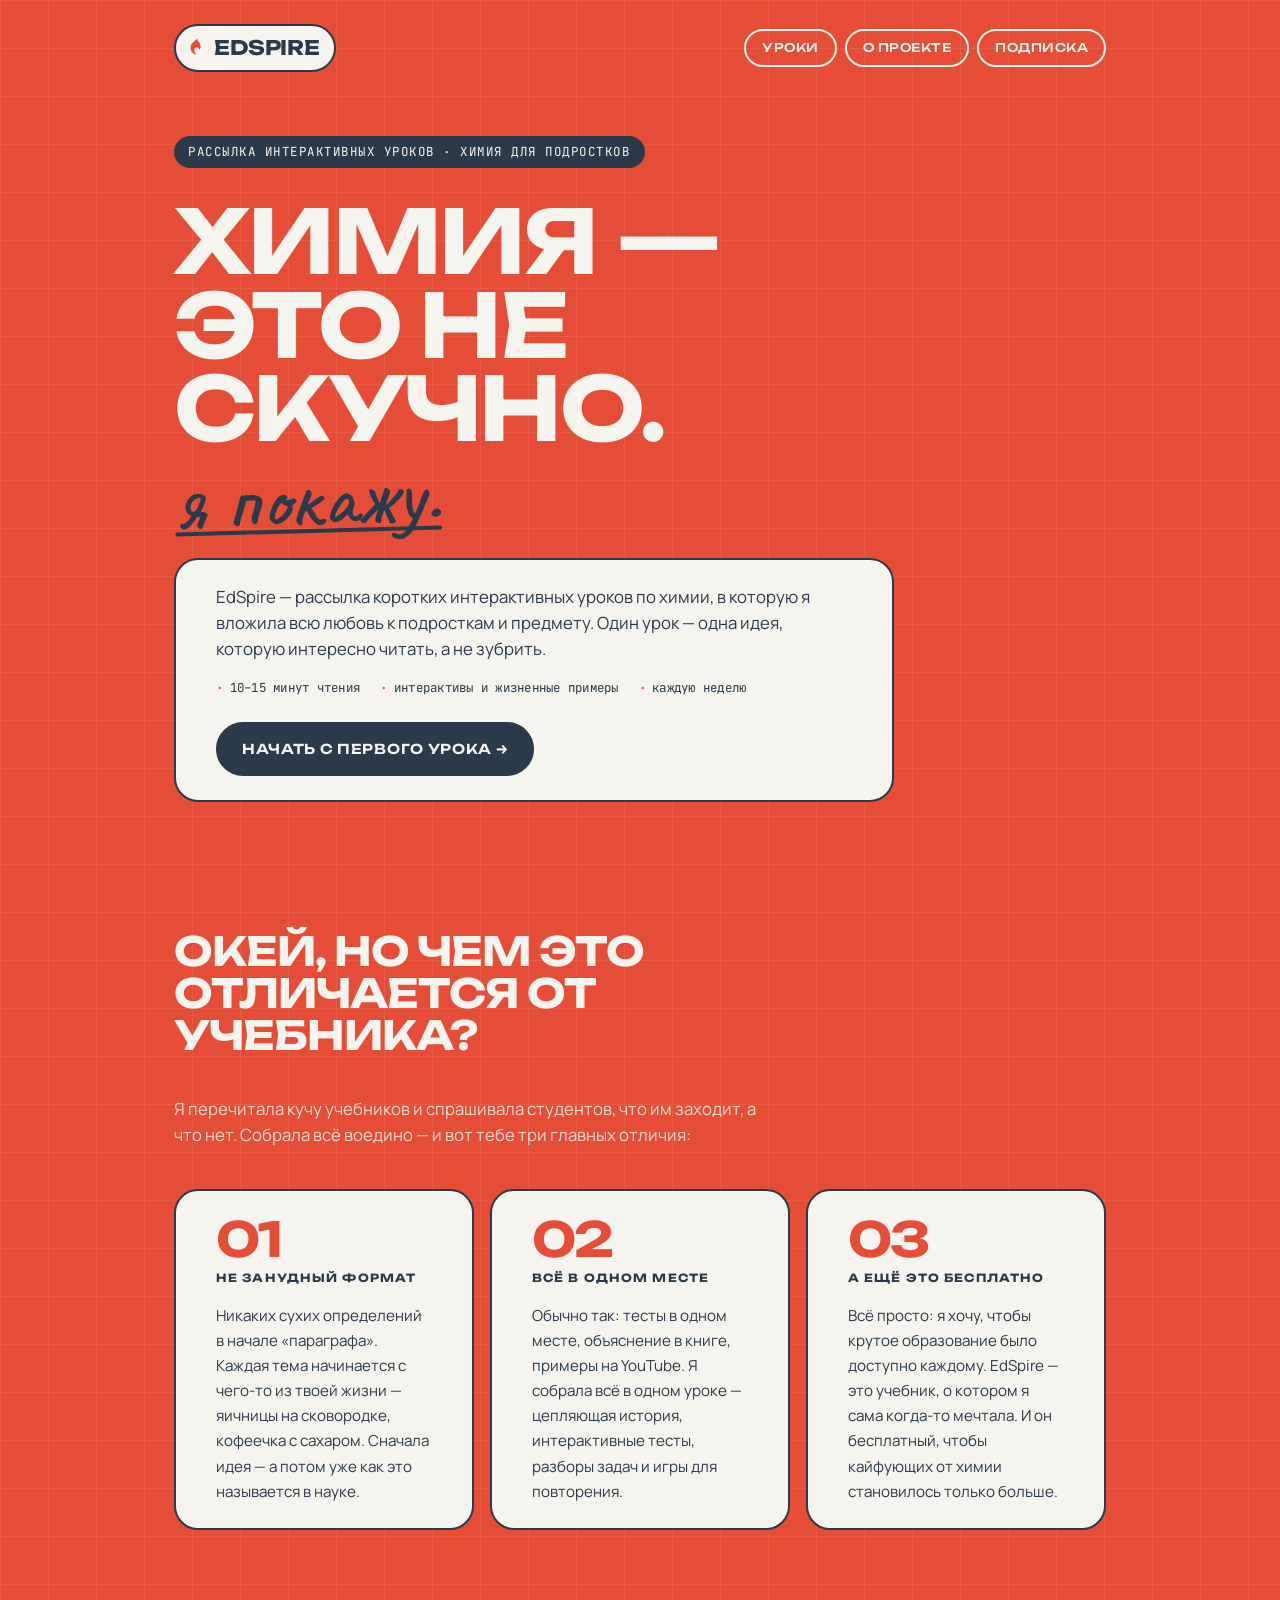
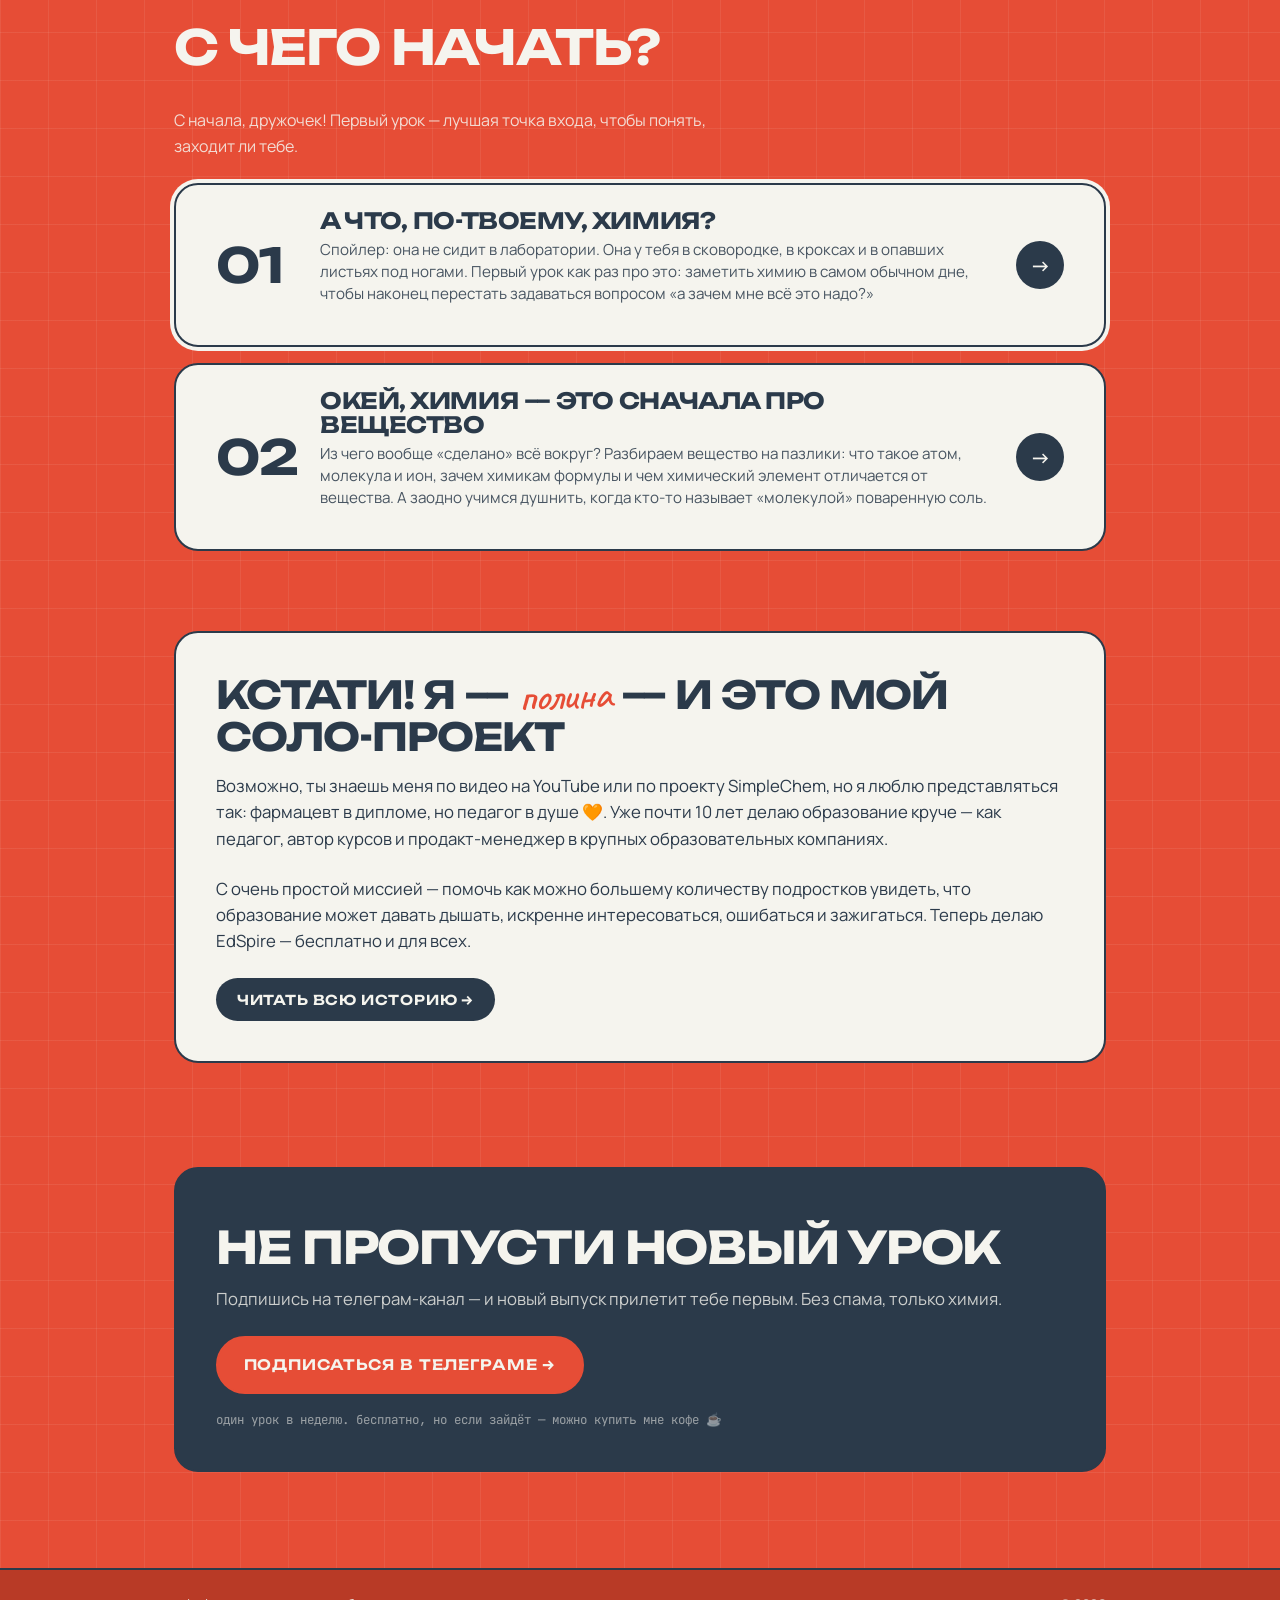
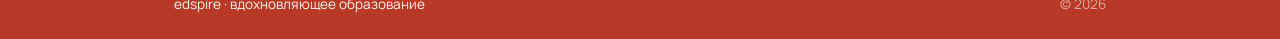
==== commit 6665608e: "опубликован урок 02 «окей, химия — это сначала про вещество» + карточки и навигация" ====
--- a/index.html
+++ b/index.html
@@ -139,6 +139,16 @@
               <div class="lesson-arrow">→</div>
             </a>
           </li>
+          <li class="lesson-card">
+            <a href="lessons/02-substance/">
+              <div class="lesson-num">02</div>
+              <div class="lesson-body">
+                <h3>окей, химия — это сначала про вещество</h3>
+                <p>Из чего вообще «сделано» всё вокруг? Разбираем вещество на пазлики: что такое атом, молекула и ион, зачем химикам формулы и чем химический элемент отличается от вещества. А заодно учимся душнить, когда кто-то называет «молекулой» поваренную соль.</p>
+              </div>
+              <div class="lesson-arrow">→</div>
+            </a>
+          </li>
         </ol>
       </div>
     </section>
